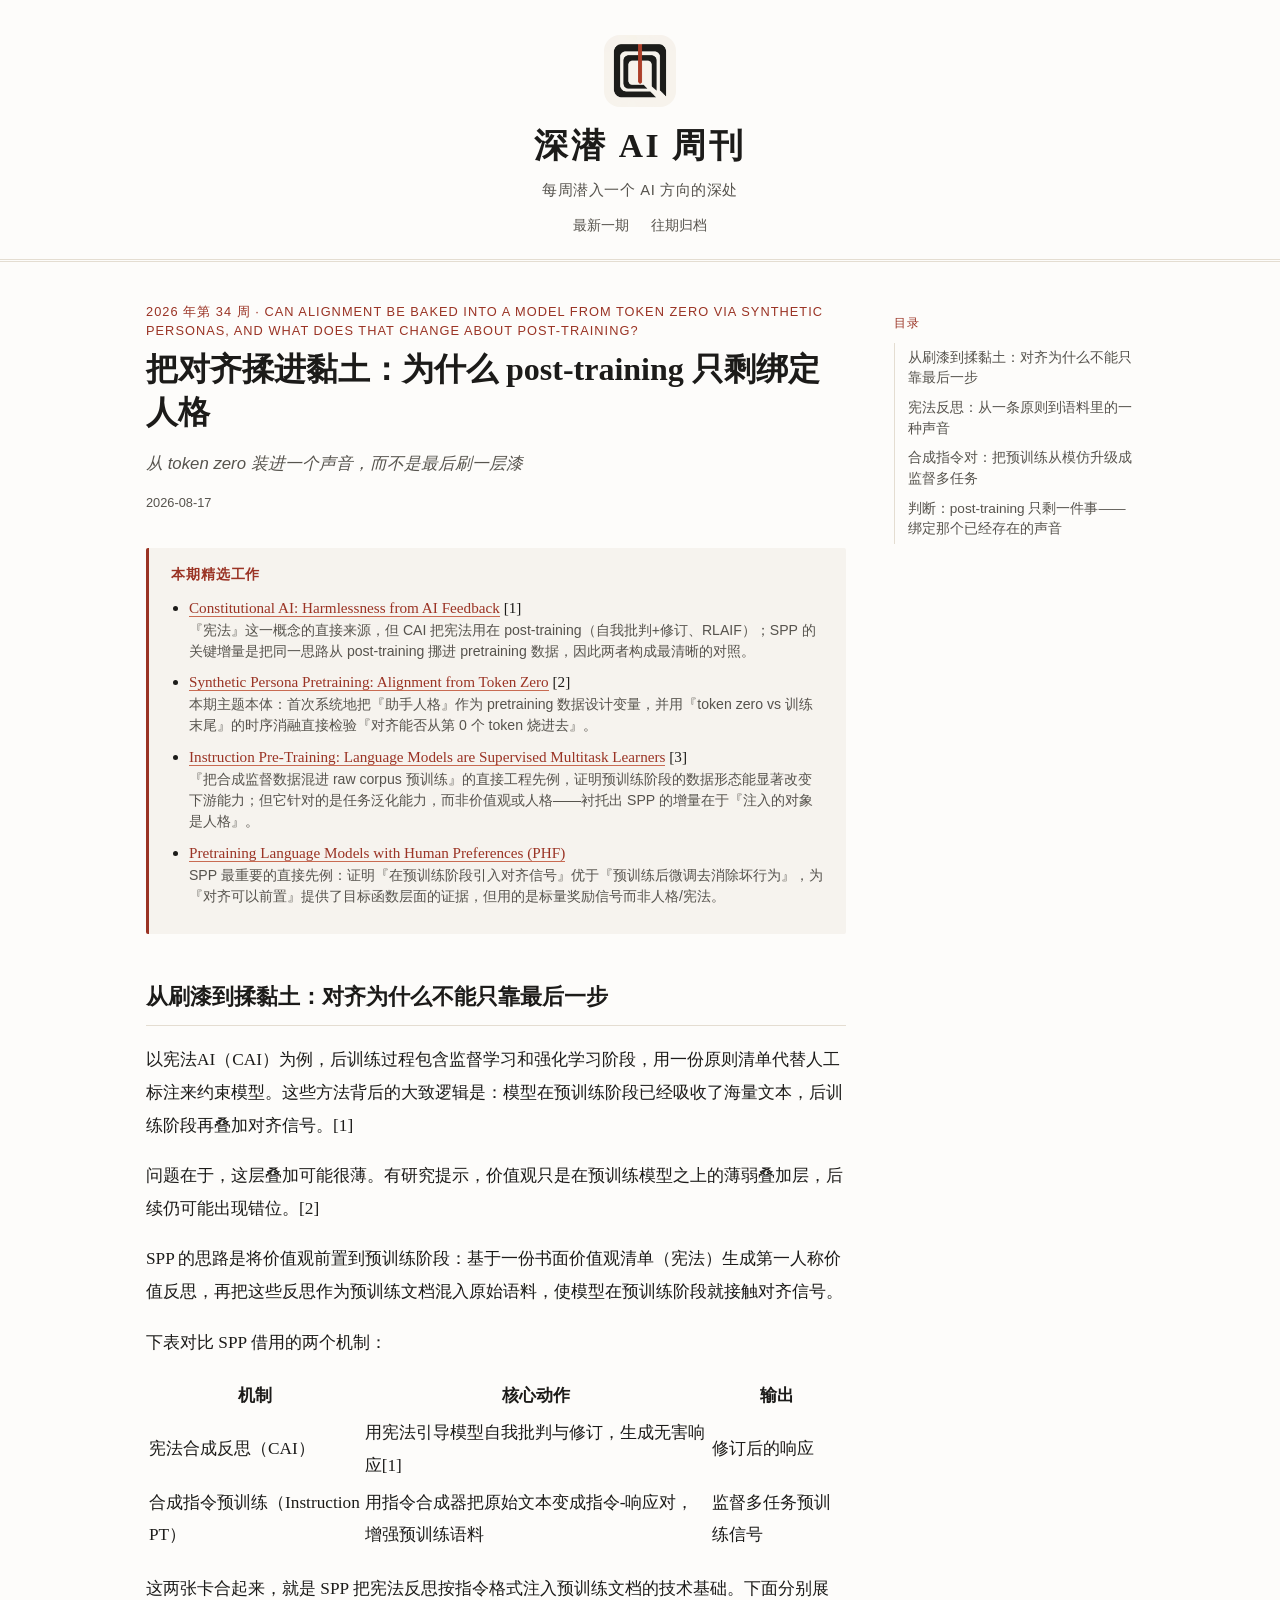
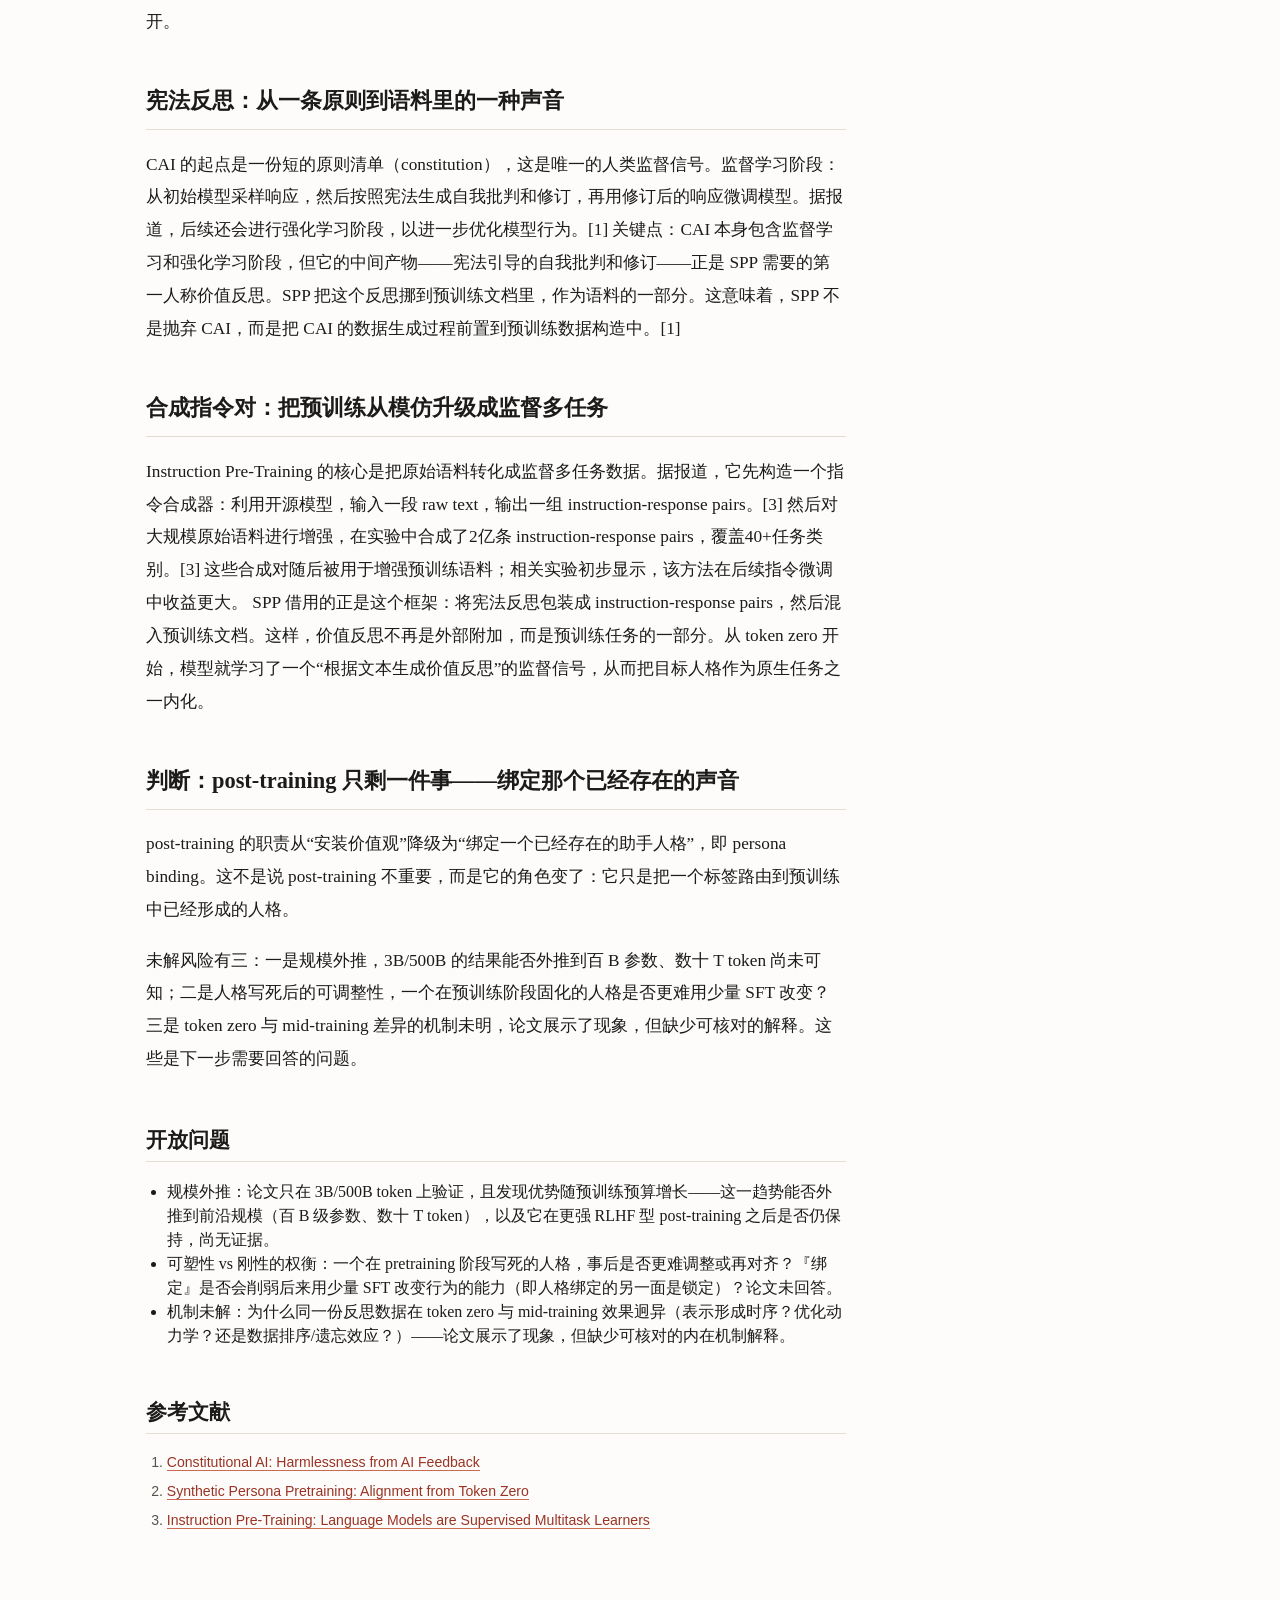
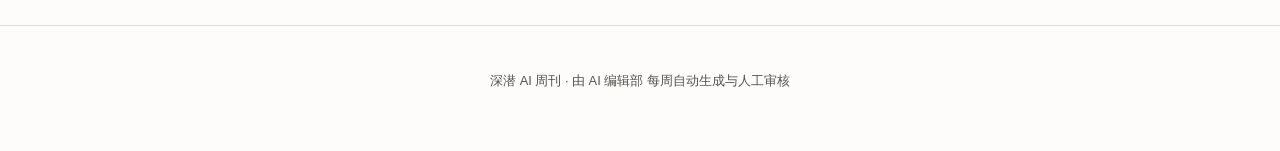
==== docs/articles/2026-W34/index.html @ 6e669a50 "chore: 发布本周深度文章" ====
<!DOCTYPE html>
<html lang="zh-CN">
<head>
  <meta charset="UTF-8" />
  <meta name="viewport" content="width=device-width, initial-scale=1.0" />
  <title>把对齐揉进黏土：为什么 post-training 只剩绑定人格 · 深潜 AI 周刊</title>
  <link rel="icon" type="image/png" href="../../favicon.png" />
  <link rel="apple-touch-icon" href="../../logo.png" />
  <link rel="stylesheet" href="../../style.css" />
</head>
<body>
  <header class="masthead">
    <img class="masthead__mark" src="../../logo.png" width="72" height="72" alt="" />
    <p class="masthead__name">深潜 AI 周刊</p>
    <p class="masthead__slogan">每周潜入一个 AI 方向的深处</p>
    <nav class="masthead__nav">
      <a href="../../index.html">最新一期</a>
      <a href="../../archive.html">往期归档</a>
    </nav>
  </header>

  
<div class="page">
  <div class="layout">
    <article>
      <div class="article-header">
        <div class="article-header__meta">2026 年第 34 周 · Can alignment be baked into a model from token zero via synthetic personas, and what does that change about post-training?</div>
        <h1>把对齐揉进黏土：为什么 post-training 只剩绑定人格</h1>
        <p class="article-header__subtitle">从 token zero 装进一个声音，而不是最后刷一层漆</p>
        <p class="article-header__date">2026-08-17</p>
      </div>

      
      <div class="featured-works">
        <p class="featured-works__title">本期精选工作</p>
        <ul>
          
          <li>
            <a href="https://arxiv.org/abs/2212.08073" target="_blank" rel="noopener">Constitutional AI: Harmlessness from AI Feedback</a> <span>[1]</span>
            <div class="why">『宪法』这一概念的直接来源，但 CAI 把宪法用在 post-training（自我批判+修订、RLAIF）；SPP 的关键增量是把同一思路从 post-training 挪进 pretraining 数据，因此两者构成最清晰的对照。</div>
          </li>
          
          <li>
            <a href="https://arxiv.org/abs/2608.13482" target="_blank" rel="noopener">Synthetic Persona Pretraining: Alignment from Token Zero</a> <span>[2]</span>
            <div class="why">本期主题本体：首次系统地把『助手人格』作为 pretraining 数据设计变量，并用『token zero vs 训练末尾』的时序消融直接检验『对齐能否从第 0 个 token 烧进去』。</div>
          </li>
          
          <li>
            <a href="https://arxiv.org/abs/2406.14491" target="_blank" rel="noopener">Instruction Pre-Training: Language Models are Supervised Multitask Learners</a> <span>[3]</span>
            <div class="why">『把合成监督数据混进 raw corpus 预训练』的直接工程先例，证明预训练阶段的数据形态能显著改变下游能力；但它针对的是任务泛化能力，而非价值观或人格——衬托出 SPP 的增量在于『注入的对象是人格』。</div>
          </li>
          
          <li>
            <a href="https://arxiv.org/abs/2302.08582" target="_blank" rel="noopener">Pretraining Language Models with Human Preferences (PHF)</a>
            <div class="why">SPP 最重要的直接先例：证明『在预训练阶段引入对齐信号』优于『预训练后微调去消除坏行为』，为『对齐可以前置』提供了目标函数层面的证据，但用的是标量奖励信号而非人格/宪法。</div>
          </li>
          
        </ul>
      </div>
      

      <div class="article-body">
        
        <h2 id="section-1">从刷漆到揉黏土：对齐为什么不能只靠最后一步</h2>
        <p>以宪法AI（CAI）为例，后训练过程包含监督学习和强化学习阶段，用一份原则清单代替人工标注来约束模型。这些方法背后的大致逻辑是：模型在预训练阶段已经吸收了海量文本，后训练阶段再叠加对齐信号。[1]</p>
<p>问题在于，这层叠加可能很薄。有研究提示，价值观只是在预训练模型之上的薄弱叠加层，后续仍可能出现错位。[2]</p>
<p>SPP 的思路是将价值观前置到预训练阶段：基于一份书面价值观清单（宪法）生成第一人称价值反思，再把这些反思作为预训练文档混入原始语料，使模型在预训练阶段就接触对齐信号。</p>
<p>下表对比 SPP 借用的两个机制：</p>
<table>
<thead>
<tr>
<th>机制</th>
<th>核心动作</th>
<th>输出</th>
</tr>
</thead>
<tbody>
<tr>
<td>宪法合成反思（CAI）</td>
<td>用宪法引导模型自我批判与修订，生成无害响应[1]</td>
<td>修订后的响应</td>
</tr>
<tr>
<td>合成指令预训练（Instruction PT）</td>
<td>用指令合成器把原始文本变成指令-响应对，增强预训练语料</td>
<td>监督多任务预训练信号</td>
</tr>
</tbody>
</table>
<p>这两张卡合起来，就是 SPP 把宪法反思按指令格式注入预训练文档的技术基础。下面分别展开。</p>
        
        <h2 id="section-2">宪法反思：从一条原则到语料里的一种声音</h2>
        <p>CAI 的起点是一份短的原则清单（constitution），这是唯一的人类监督信号。监督学习阶段：从初始模型采样响应，然后按照宪法生成自我批判和修订，再用修订后的响应微调模型。据报道，后续还会进行强化学习阶段，以进一步优化模型行为。[1] 关键点：CAI 本身包含监督学习和强化学习阶段，但它的中间产物——宪法引导的自我批判和修订——正是 SPP 需要的第一人称价值反思。SPP 把这个反思挪到预训练文档里，作为语料的一部分。这意味着，SPP 不是抛弃 CAI，而是把 CAI 的数据生成过程前置到预训练数据构造中。[1]</p>
        
        <h2 id="section-3">合成指令对：把预训练从模仿升级成监督多任务</h2>
        <p>Instruction Pre-Training 的核心是把原始语料转化成监督多任务数据。据报道，它先构造一个指令合成器：利用开源模型，输入一段 raw text，输出一组 instruction-response pairs。[3] 然后对大规模原始语料进行增强，在实验中合成了2亿条 instruction-response pairs，覆盖40+任务类别。[3] 这些合成对随后被用于增强预训练语料；相关实验初步显示，该方法在后续指令微调中收益更大。 SPP 借用的正是这个框架：将宪法反思包装成 instruction-response pairs，然后混入预训练文档。这样，价值反思不再是外部附加，而是预训练任务的一部分。从 token zero 开始，模型就学习了一个“根据文本生成价值反思”的监督信号，从而把目标人格作为原生任务之一内化。</p>
        
        <h2 id="section-4">判断：post-training 只剩一件事——绑定那个已经存在的声音</h2>
        <p>post-training 的职责从“安装价值观”降级为“绑定一个已经存在的助手人格”，即 persona binding。这不是说 post-training 不重要，而是它的角色变了：它只是把一个标签路由到预训练中已经形成的人格。</p>
<p>未解风险有三：一是规模外推，3B/500B 的结果能否外推到百 B 参数、数十 T token 尚未可知；二是人格写死后的可调整性，一个在预训练阶段固化的人格是否更难用少量 SFT 改变？三是 token zero 与 mid-training 差异的机制未明，论文展示了现象，但缺少可核对的解释。这些是下一步需要回答的问题。</p>
        
      </div>

      
      <div class="section-block open-questions">
        <h2>开放问题</h2>
        <ul>
          
          <li>规模外推：论文只在 3B/500B token 上验证，且发现优势随预训练预算增长——这一趋势能否外推到前沿规模（百 B 级参数、数十 T token），以及它在更强 RLHF 型 post-training 之后是否仍保持，尚无证据。</li>
          
          <li>可塑性 vs 刚性的权衡：一个在 pretraining 阶段写死的人格，事后是否更难调整或再对齐？『绑定』是否会削弱后来用少量 SFT 改变行为的能力（即人格绑定的另一面是锁定）？论文未回答。</li>
          
          <li>机制未解：为什么同一份反思数据在 token zero 与 mid-training 效果迥异（表示形成时序？优化动力学？还是数据排序/遗忘效应？）——论文展示了现象，但缺少可核对的内在机制解释。</li>
          
        </ul>
      </div>
      

      
      <div class="section-block">
        <h2>参考文献</h2>
        <ol class="bibliography">
          
          <li id="ref-1"><a href="https://arxiv.org/abs/2212.08073" target="_blank" rel="noopener">Constitutional AI: Harmlessness from AI Feedback</a></li>
          
          <li id="ref-2"><a href="https://arxiv.org/abs/2608.13482" target="_blank" rel="noopener">Synthetic Persona Pretraining: Alignment from Token Zero</a></li>
          
          <li id="ref-3"><a href="https://arxiv.org/abs/2406.14491" target="_blank" rel="noopener">Instruction Pre-Training: Language Models are Supervised Multitask Learners</a></li>
          
        </ol>
      </div>
      
    </article>

    <nav class="toc">
      <p class="toc__title">目录</p>
      <ol>
        
        <li><a href="#section-1">从刷漆到揉黏土：对齐为什么不能只靠最后一步</a></li>
        
        <li><a href="#section-2">宪法反思：从一条原则到语料里的一种声音</a></li>
        
        <li><a href="#section-3">合成指令对：把预训练从模仿升级成监督多任务</a></li>
        
        <li><a href="#section-4">判断：post-training 只剩一件事——绑定那个已经存在的声音</a></li>
        
      </ol>
    </nav>
  </div>
</div>


  <footer class="site-footer">
    <p>深潜 AI 周刊 · 由 AI 编辑部 每周自动生成与人工审核</p>
  </footer>
</body>
</html>
---- docs/style.css ----
/* 深潜 AI 周刊 —— 清爽、可读性优先的技术博客美学 */

:root {
  --bg: #fdfcfa;
  --bg-elevated: #f6f3ee;
  --ink: #1c1b19;
  --ink-soft: #56534d;
  --accent: #9a3324;
  --accent-soft: #c96b52;
  --border: #e4ddd1;
  --serif: "Noto Serif SC", "Source Han Serif SC", "Songti SC", Georgia, "Times New Roman", serif;
  --sans: "PingFang SC", "Helvetica Neue", Arial, "Hiragino Sans GB", sans-serif;
  --mono: "SF Mono", "Menlo", "Consolas", monospace;
  --content-width: 700px;
}

@media (prefers-color-scheme: dark) {
  :root {
    --bg: #16151a;
    --bg-elevated: #1e1d23;
    --ink: #eae7e1;
    --ink-soft: #a8a39a;
    --accent: #e08a72;
    --accent-soft: #c96b52;
    --border: #33313a;
  }
}

* {
  box-sizing: border-box;
}

body {
  margin: 0;
  background: var(--bg);
  color: var(--ink);
  font-family: var(--serif);
  line-height: 1.5;
  -webkit-font-smoothing: antialiased;
}

a {
  color: var(--accent);
  text-decoration: none;
  border-bottom: 1px solid var(--accent-soft);
}

a:hover {
  color: var(--accent-soft);
}

/* ---------- 报头 masthead ---------- */

.masthead {
  border-bottom: 3px double var(--border);
  padding: 2.2rem 1.5rem 1.4rem;
  text-align: center;
}

.masthead__mark {
  display: block;
  width: 72px;
  height: 72px;
  margin: 0 auto 0.85rem;
  border-radius: 16px;
}

.masthead__name {
  font-size: 2.1rem;
  font-weight: 700;
  letter-spacing: 0.08em;
  margin: 0;
}

.masthead__slogan {
  font-family: var(--sans);
  font-size: 0.92rem;
  color: var(--ink-soft);
  margin-top: 0.5rem;
  letter-spacing: 0.04em;
}

.masthead__nav {
  font-family: var(--sans);
  margin-top: 0.9rem;
  font-size: 0.85rem;
}

.masthead__nav a {
  margin: 0 0.6rem;
  border-bottom: none;
  color: var(--ink-soft);
}

.masthead__nav a:hover {
  color: var(--accent);
}

/* ---------- 版式容器 ---------- */

.page {
  max-width: 1180px;
  margin: 0 auto;
  padding: 0 1rem;
}

.layout {
  display: grid;
  grid-template-columns: minmax(0, var(--content-width)) 240px;
  gap: 3rem;
  padding: 2.5rem 0 5rem;
  justify-content: center;
}

@media (max-width: 980px) {
  .layout {
    grid-template-columns: minmax(0, 1fr);
  }
  .toc {
    display: none;
  }
}

/* ---------- 文章头部 ---------- */

.article-header {
  margin-bottom: 2.2rem;
}

.article-header__meta {
  font-family: var(--sans);
  font-size: 0.8rem;
  color: var(--accent);
  text-transform: uppercase;
  letter-spacing: 0.08em;
}

.article-header h1 {
  font-size: 2rem;
  line-height: 1.35;
  margin: 0.5rem 0 0.6rem;
}

.article-header__subtitle {
  font-family: var(--sans);
  color: var(--ink-soft);
  font-size: 1.05rem;
  font-style: italic;
}

.article-header__date {
  font-family: var(--sans);
  font-size: 0.8rem;
  color: var(--ink-soft);
  margin-top: 0.8rem;
}

/* ---------- 精选工作 callout ---------- */

.featured-works {
  background: var(--bg-elevated);
  border-left: 3px solid var(--accent);
  padding: 1.1rem 1.4rem;
  margin: 2rem 0;
  border-radius: 2px;
}

.featured-works__title {
  font-family: var(--sans);
  font-weight: 600;
  font-size: 0.85rem;
  text-transform: uppercase;
  letter-spacing: 0.06em;
  color: var(--accent);
  margin: 0 0 0.7rem;
}

.featured-works ul {
  margin: 0;
  padding-left: 1.1rem;
}

.featured-works li {
  margin-bottom: 0.6rem;
  font-size: 0.95rem;
}

.featured-works .why {
  color: var(--ink-soft);
  font-family: var(--sans);
  font-size: 0.88rem;
}

/* ---------- 正文 ---------- */

.article-body {
  font-size: 1.08rem;
  line-height: 1.9;
}

.article-body h2 {
  font-size: 1.4rem;
  margin-top: 2.6rem;
  padding-bottom: 0.4rem;
  border-bottom: 1px solid var(--border);
}

.article-body p {
  margin: 1.1rem 0;
}

.article-body code {
  font-family: var(--mono);
  background: var(--bg-elevated);
  padding: 0.1rem 0.35rem;
  border-radius: 3px;
  font-size: 0.9em;
}

.article-body blockquote {
  border-left: 3px solid var(--border);
  margin: 1.4rem 0;
  padding: 0.2rem 1.2rem;
  color: var(--ink-soft);
}

.article-body a {
  font-weight: 600;
}

/* ---------- 目录 TOC ---------- */

.toc {
  font-family: var(--sans);
  font-size: 0.85rem;
  position: sticky;
  top: 2.5rem;
  align-self: start;
  color: var(--ink-soft);
}

.toc__title {
  text-transform: uppercase;
  letter-spacing: 0.06em;
  font-size: 0.75rem;
  color: var(--accent);
  margin-bottom: 0.7rem;
}

.toc ol {
  list-style: none;
  padding: 0;
  margin: 0;
  border-left: 1px solid var(--border);
}

.toc li {
  padding: 0.3rem 0 0.3rem 0.8rem;
}

.toc a {
  color: var(--ink-soft);
  border-bottom: none;
}

.toc a:hover {
  color: var(--accent);
}

/* ---------- 参考文献 / 开放问题 ---------- */

.section-block {
  margin-top: 3rem;
}

.section-block h2 {
  font-size: 1.3rem;
  border-bottom: 1px solid var(--border);
  padding-bottom: 0.4rem;
}

.bibliography {
  font-family: var(--sans);
  font-size: 0.88rem;
  color: var(--ink-soft);
  padding-left: 1.3rem;
}

.bibliography li {
  margin-bottom: 0.5rem;
}

.open-questions ul {
  padding-left: 1.3rem;
}

/* ---------- 归档页 ---------- */

.archive-list {
  list-style: none;
  padding: 0;
  max-width: var(--content-width);
  margin: 2.5rem auto;
}

.archive-list li {
  padding: 1.1rem 0;
  border-bottom: 1px solid var(--border);
}

.archive-list .week {
  font-family: var(--sans);
  font-size: 0.78rem;
  color: var(--accent);
  text-transform: uppercase;
  letter-spacing: 0.06em;
}

.archive-list a {
  font-size: 1.15rem;
  border-bottom: none;
}

.archive-list .subtitle {
  display: block;
  font-family: var(--sans);
  color: var(--ink-soft);
  font-size: 0.92rem;
  margin-top: 0.2rem;
}

/* ---------- 页脚 ---------- */

.site-footer {
  text-align: center;
  font-family: var(--sans);
  font-size: 0.8rem;
  color: var(--ink-soft);
  padding: 2rem 1rem 3rem;
  border-top: 1px solid var(--border);
}
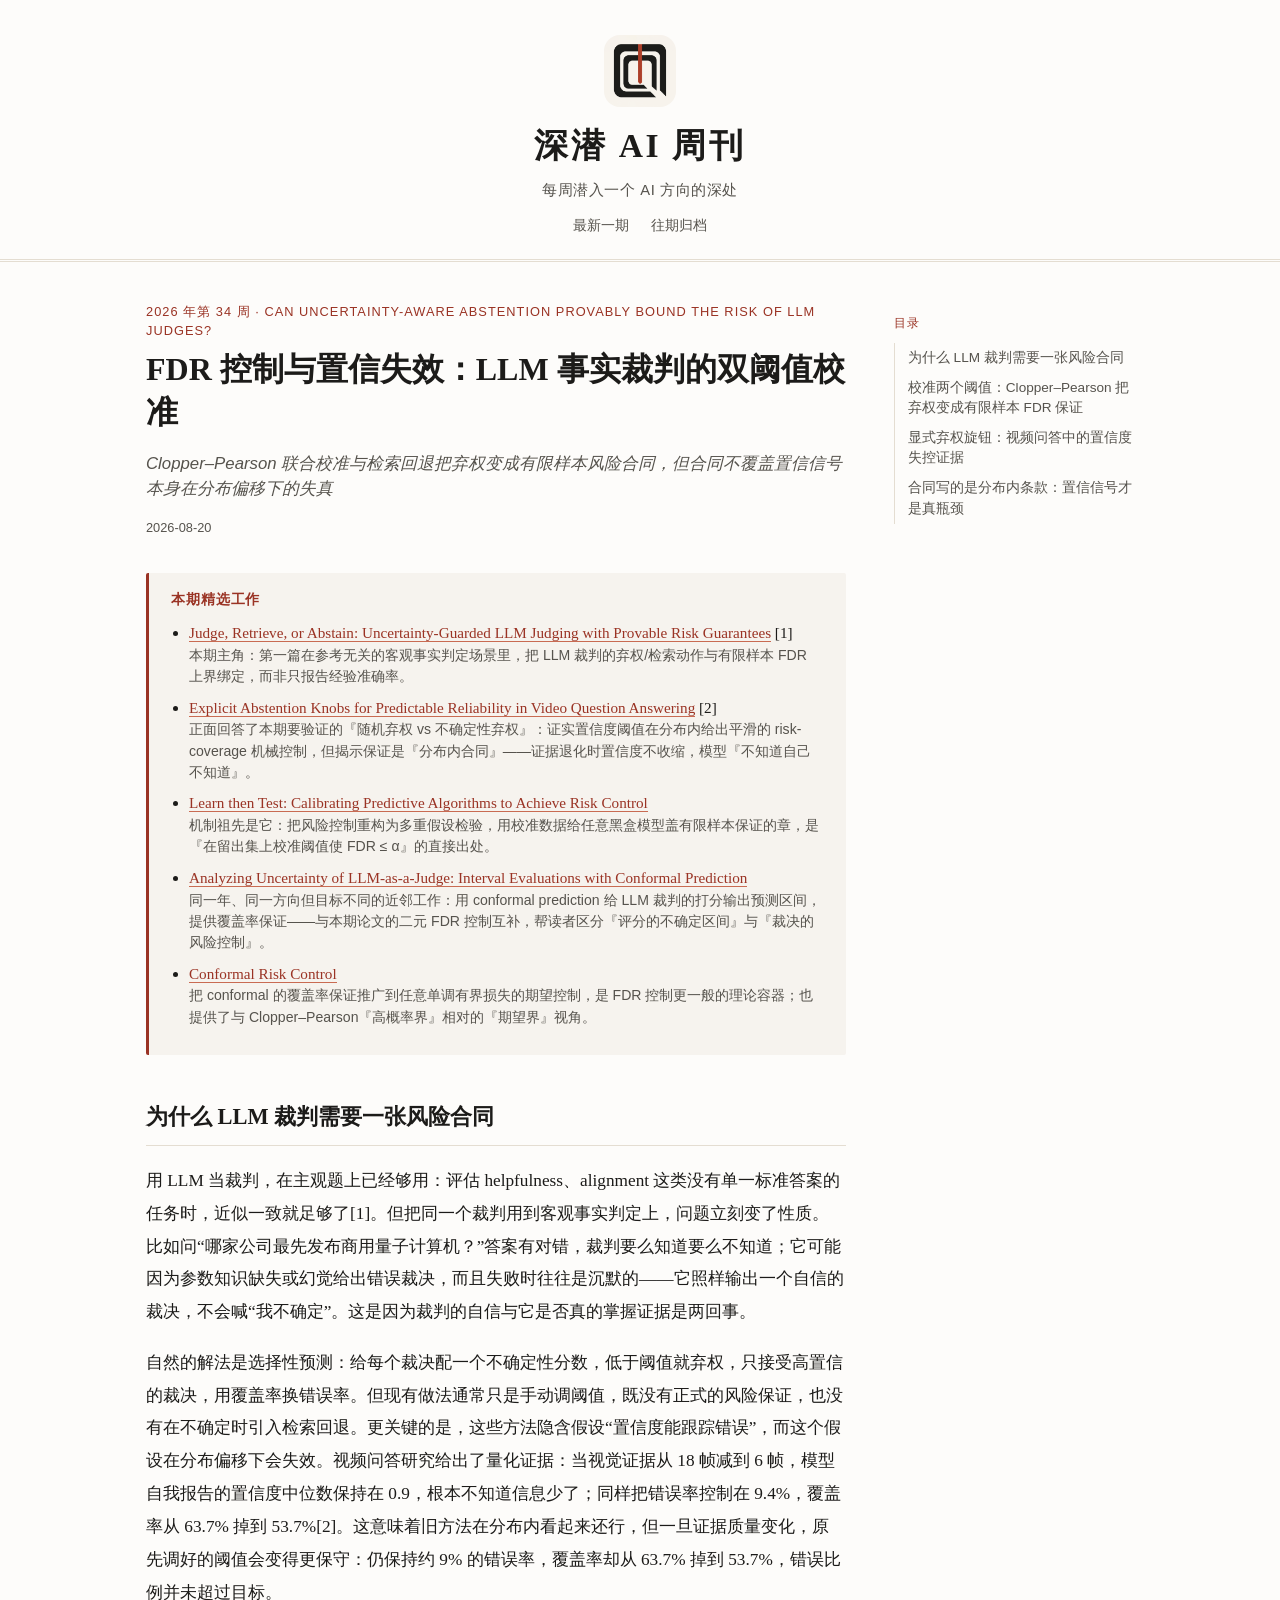
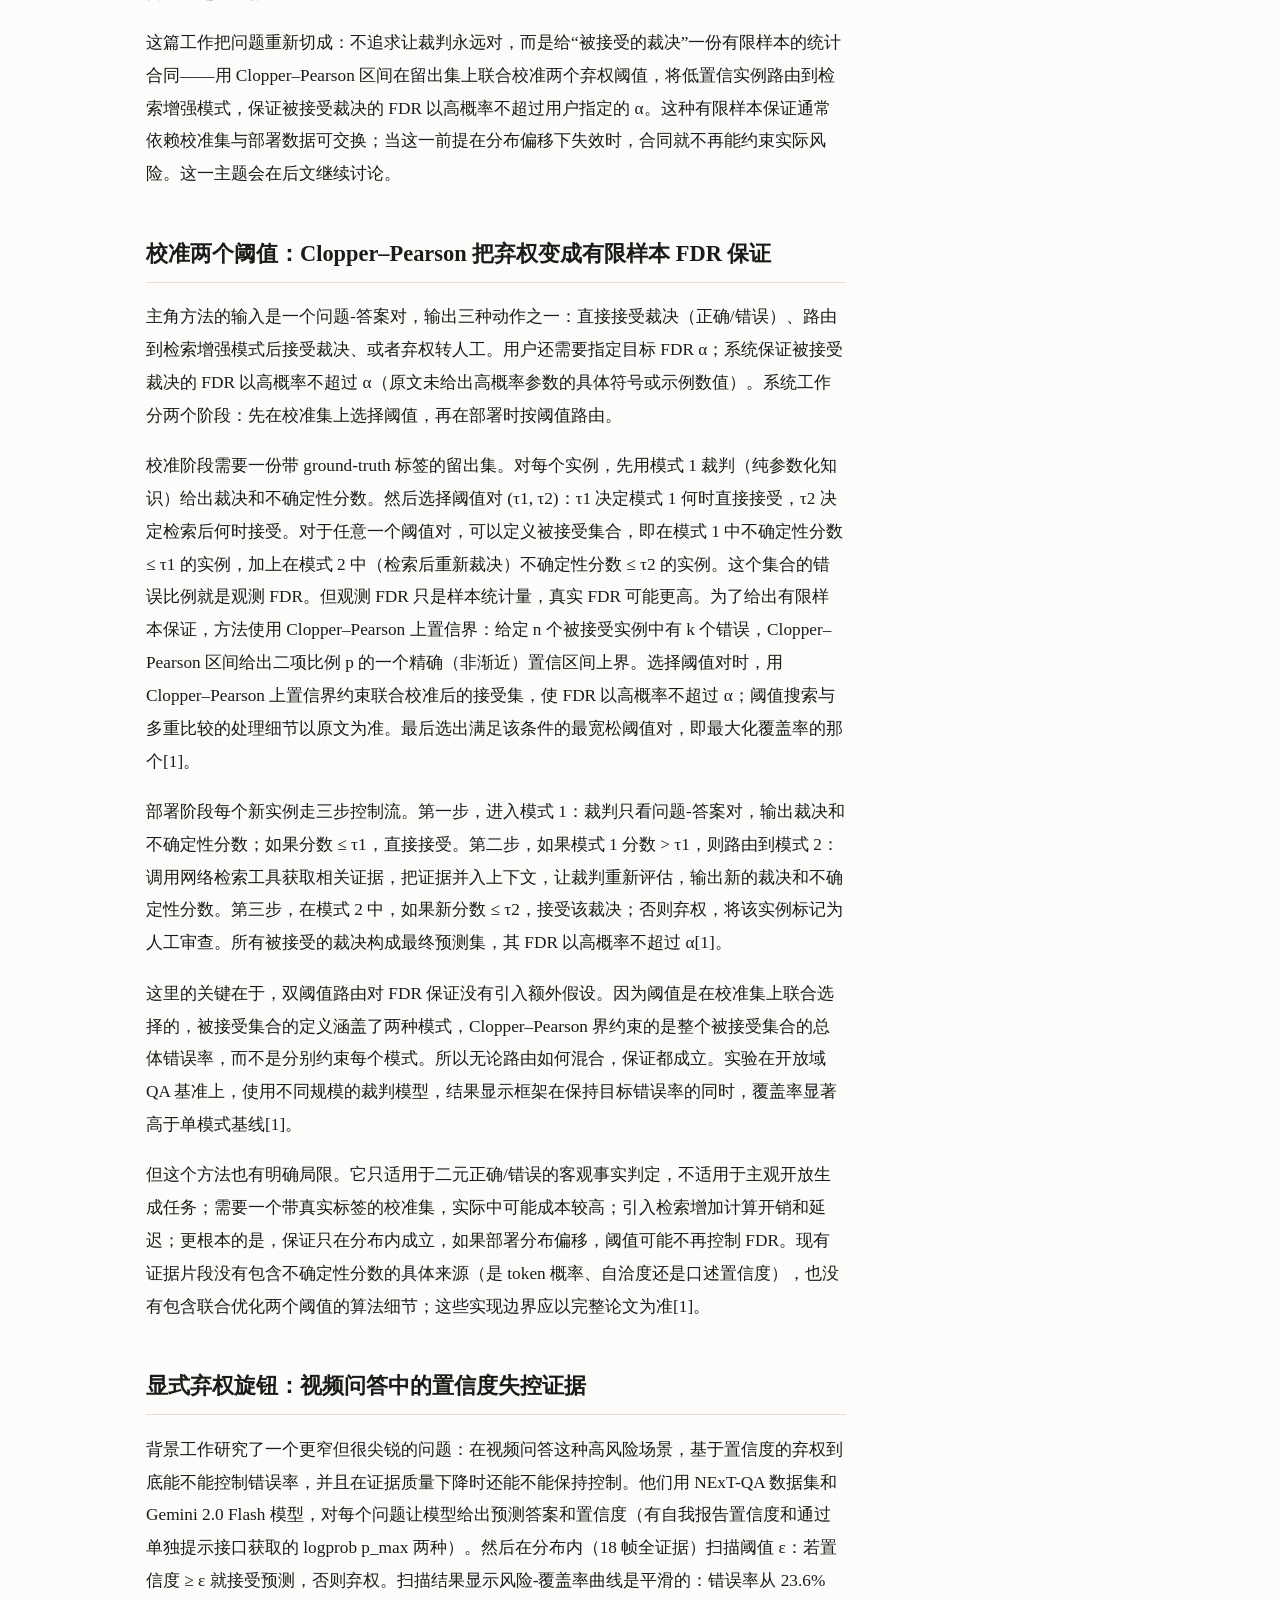
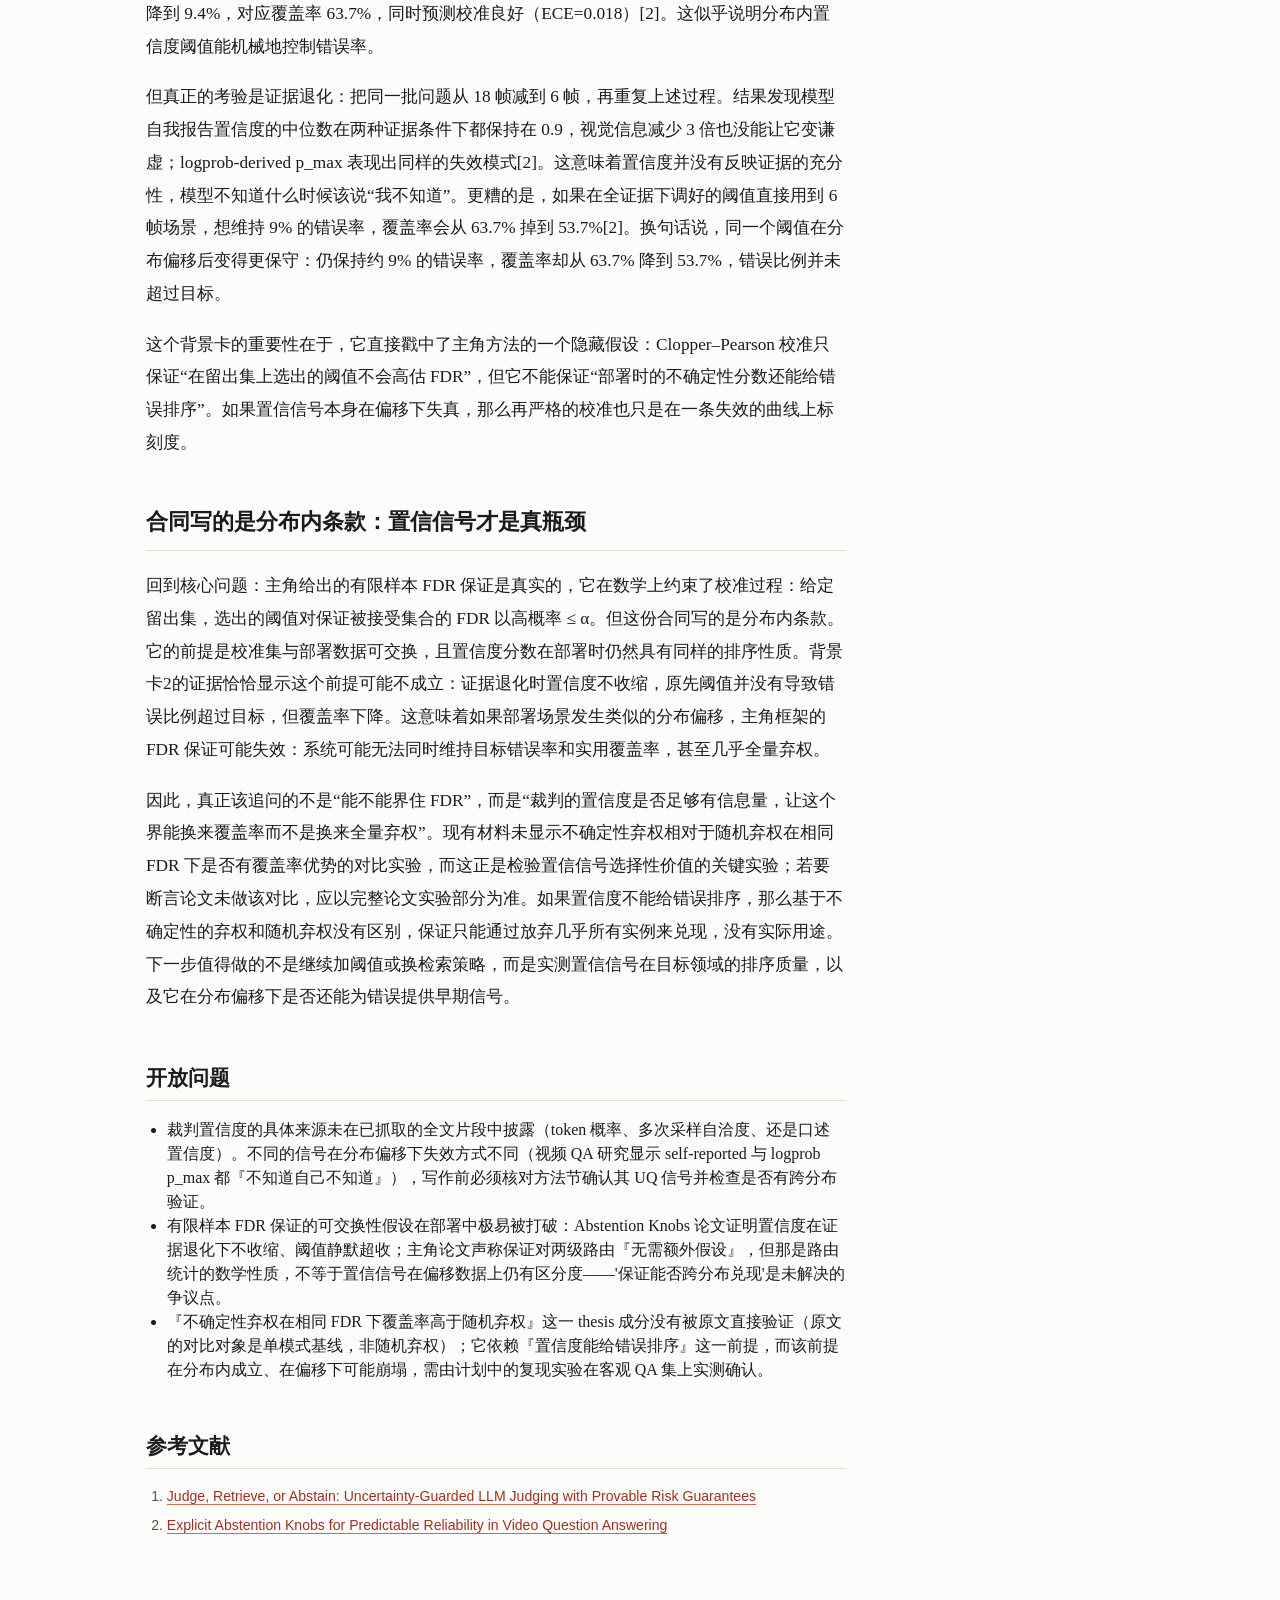
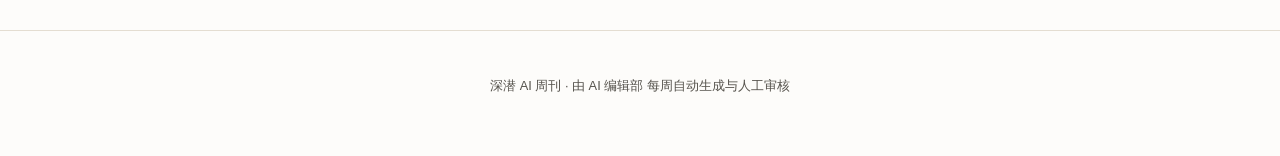
==== commit a352649a: "refactor: simplify editorial workflow and add candidate fallback safeguards" ====
--- a/docs/articles/2026-W34/index.html
+++ b/docs/articles/2026-W34/index.html
@@ -3,7 +3,7 @@
 <head>
   <meta charset="UTF-8" />
   <meta name="viewport" content="width=device-width, initial-scale=1.0" />
-  <title>把对齐揉进黏土：为什么 post-training 只剩绑定人格 · 深潜 AI 周刊</title>
+  <title>FDR 控制与置信失效：LLM 事实裁判的双阈值校准 · 深潜 AI 周刊</title>
   <link rel="icon" type="image/png" href="../../favicon.png" />
   <link rel="apple-touch-icon" href="../../logo.png" />
   <link rel="stylesheet" href="../../style.css" />
@@ -24,10 +24,10 @@
   <div class="layout">
     <article>
       <div class="article-header">
-        <div class="article-header__meta">2026 年第 34 周 · Can alignment be baked into a model from token zero via synthetic personas, and what does that change about post-training?</div>
-        <h1>把对齐揉进黏土：为什么 post-training 只剩绑定人格</h1>
-        <p class="article-header__subtitle">从 token zero 装进一个声音，而不是最后刷一层漆</p>
-        <p class="article-header__date">2026-08-17</p>
+        <div class="article-header__meta">2026 年第 34 周 · Can uncertainty-aware abstention provably bound the risk of LLM judges?</div>
+        <h1>FDR 控制与置信失效：LLM 事实裁判的双阈值校准</h1>
+        <p class="article-header__subtitle">Clopper–Pearson 联合校准与检索回退把弃权变成有限样本风险合同，但合同不覆盖置信信号本身在分布偏移下的失真</p>
+        <p class="article-header__date">2026-08-20</p>
       </div>
 
       
@@ -36,23 +36,28 @@
         <ul>
           
           <li>
-            <a href="https://arxiv.org/abs/2212.08073" target="_blank" rel="noopener">Constitutional AI: Harmlessness from AI Feedback</a> <span>[1]</span>
-            <div class="why">『宪法』这一概念的直接来源，但 CAI 把宪法用在 post-training（自我批判+修订、RLAIF）；SPP 的关键增量是把同一思路从 post-training 挪进 pretraining 数据，因此两者构成最清晰的对照。</div>
+            <a href="https://arxiv.org/abs/2608.17994" target="_blank" rel="noopener">Judge, Retrieve, or Abstain: Uncertainty-Guarded LLM Judging with Provable Risk Guarantees</a> <span>[1]</span>
+            <div class="why">本期主角：第一篇在参考无关的客观事实判定场景里，把 LLM 裁判的弃权/检索动作与有限样本 FDR 上界绑定，而非只报告经验准确率。</div>
           </li>
           
           <li>
-            <a href="https://arxiv.org/abs/2608.13482" target="_blank" rel="noopener">Synthetic Persona Pretraining: Alignment from Token Zero</a> <span>[2]</span>
-            <div class="why">本期主题本体：首次系统地把『助手人格』作为 pretraining 数据设计变量，并用『token zero vs 训练末尾』的时序消融直接检验『对齐能否从第 0 个 token 烧进去』。</div>
+            <a href="https://arxiv.org/abs/2601.00138" target="_blank" rel="noopener">Explicit Abstention Knobs for Predictable Reliability in Video Question Answering</a> <span>[2]</span>
+            <div class="why">正面回答了本期要验证的『随机弃权 vs 不确定性弃权』：证实置信度阈值在分布内给出平滑的 risk-coverage 机械控制，但揭示保证是『分布内合同』——证据退化时置信度不收缩，模型『不知道自己不知道』。</div>
           </li>
           
           <li>
-            <a href="https://arxiv.org/abs/2406.14491" target="_blank" rel="noopener">Instruction Pre-Training: Language Models are Supervised Multitask Learners</a> <span>[3]</span>
-            <div class="why">『把合成监督数据混进 raw corpus 预训练』的直接工程先例，证明预训练阶段的数据形态能显著改变下游能力；但它针对的是任务泛化能力，而非价值观或人格——衬托出 SPP 的增量在于『注入的对象是人格』。</div>
+            <a href="https://arxiv.org/abs/2110.01052" target="_blank" rel="noopener">Learn then Test: Calibrating Predictive Algorithms to Achieve Risk Control</a>
+            <div class="why">机制祖先是它：把风险控制重构为多重假设检验，用校准数据给任意黑盒模型盖有限样本保证的章，是『在留出集上校准阈值使 FDR ≤ α』的直接出处。</div>
           </li>
           
           <li>
-            <a href="https://arxiv.org/abs/2302.08582" target="_blank" rel="noopener">Pretraining Language Models with Human Preferences (PHF)</a>
-            <div class="why">SPP 最重要的直接先例：证明『在预训练阶段引入对齐信号』优于『预训练后微调去消除坏行为』，为『对齐可以前置』提供了目标函数层面的证据，但用的是标量奖励信号而非人格/宪法。</div>
+            <a href="https://arxiv.org/abs/2509.18658" target="_blank" rel="noopener">Analyzing Uncertainty of LLM-as-a-Judge: Interval Evaluations with Conformal Prediction</a>
+            <div class="why">同一年、同一方向但目标不同的近邻工作：用 conformal prediction 给 LLM 裁判的打分输出预测区间，提供覆盖率保证——与本期论文的二元 FDR 控制互补，帮读者区分『评分的不确定区间』与『裁决的风险控制』。</div>
+          </li>
+          
+          <li>
+            <a href="https://arxiv.org/abs/2208.02814" target="_blank" rel="noopener">Conformal Risk Control</a>
+            <div class="why">把 conformal 的覆盖率保证推广到任意单调有界损失的期望控制，是 FDR 控制更一般的理论容器；也提供了与 Clopper–Pearson『高概率界』相对的『期望界』视角。</div>
           </li>
           
         </ul>
@@ -61,43 +66,26 @@
 
       <div class="article-body">
         
-        <h2 id="section-1">从刷漆到揉黏土：对齐为什么不能只靠最后一步</h2>
-        <p>以宪法AI（CAI）为例，后训练过程包含监督学习和强化学习阶段，用一份原则清单代替人工标注来约束模型。这些方法背后的大致逻辑是：模型在预训练阶段已经吸收了海量文本，后训练阶段再叠加对齐信号。[1]</p>
-<p>问题在于，这层叠加可能很薄。有研究提示，价值观只是在预训练模型之上的薄弱叠加层，后续仍可能出现错位。[2]</p>
-<p>SPP 的思路是将价值观前置到预训练阶段：基于一份书面价值观清单（宪法）生成第一人称价值反思，再把这些反思作为预训练文档混入原始语料，使模型在预训练阶段就接触对齐信号。</p>
-<p>下表对比 SPP 借用的两个机制：</p>
-<table>
-<thead>
-<tr>
-<th>机制</th>
-<th>核心动作</th>
-<th>输出</th>
-</tr>
-</thead>
-<tbody>
-<tr>
-<td>宪法合成反思（CAI）</td>
-<td>用宪法引导模型自我批判与修订，生成无害响应[1]</td>
-<td>修订后的响应</td>
-</tr>
-<tr>
-<td>合成指令预训练（Instruction PT）</td>
-<td>用指令合成器把原始文本变成指令-响应对，增强预训练语料</td>
-<td>监督多任务预训练信号</td>
-</tr>
-</tbody>
-</table>
-<p>这两张卡合起来，就是 SPP 把宪法反思按指令格式注入预训练文档的技术基础。下面分别展开。</p>
+        <h2 id="section-1">为什么 LLM 裁判需要一张风险合同</h2>
+        <p>用 LLM 当裁判，在主观题上已经够用：评估 helpfulness、alignment 这类没有单一标准答案的任务时，近似一致就足够了[1]。但把同一个裁判用到客观事实判定上，问题立刻变了性质。比如问“哪家公司最先发布商用量子计算机？”答案有对错，裁判要么知道要么不知道；它可能因为参数知识缺失或幻觉给出错误裁决，而且失败时往往是沉默的——它照样输出一个自信的裁决，不会喊“我不确定”。这是因为裁判的自信与它是否真的掌握证据是两回事。</p>
+<p>自然的解法是选择性预测：给每个裁决配一个不确定性分数，低于阈值就弃权，只接受高置信的裁决，用覆盖率换错误率。但现有做法通常只是手动调阈值，既没有正式的风险保证，也没有在不确定时引入检索回退。更关键的是，这些方法隐含假设“置信度能跟踪错误”，而这个假设在分布偏移下会失效。视频问答研究给出了量化证据：当视觉证据从 18 帧减到 6 帧，模型自我报告的置信度中位数保持在 0.9，根本不知道信息少了；同样把错误率控制在 9.4%，覆盖率从 63.7% 掉到 53.7%[2]。这意味着旧方法在分布内看起来还行，但一旦证据质量变化，原先调好的阈值会变得更保守：仍保持约 9% 的错误率，覆盖率却从 63.7% 掉到 53.7%，错误比例并未超过目标。</p>
+<p>这篇工作把问题重新切成：不追求让裁判永远对，而是给“被接受的裁决”一份有限样本的统计合同——用 Clopper–Pearson 区间在留出集上联合校准两个弃权阈值，将低置信实例路由到检索增强模式，保证被接受裁决的 FDR 以高概率不超过用户指定的 α。这种有限样本保证通常依赖校准集与部署数据可交换；当这一前提在分布偏移下失效时，合同就不再能约束实际风险。这一主题会在后文继续讨论。</p>
         
-        <h2 id="section-2">宪法反思：从一条原则到语料里的一种声音</h2>
-        <p>CAI 的起点是一份短的原则清单（constitution），这是唯一的人类监督信号。监督学习阶段：从初始模型采样响应，然后按照宪法生成自我批判和修订，再用修订后的响应微调模型。据报道，后续还会进行强化学习阶段，以进一步优化模型行为。[1] 关键点：CAI 本身包含监督学习和强化学习阶段，但它的中间产物——宪法引导的自我批判和修订——正是 SPP 需要的第一人称价值反思。SPP 把这个反思挪到预训练文档里，作为语料的一部分。这意味着，SPP 不是抛弃 CAI，而是把 CAI 的数据生成过程前置到预训练数据构造中。[1]</p>
+        <h2 id="section-2">校准两个阈值：Clopper–Pearson 把弃权变成有限样本 FDR 保证</h2>
+        <p>主角方法的输入是一个问题-答案对，输出三种动作之一：直接接受裁决（正确/错误）、路由到检索增强模式后接受裁决、或者弃权转人工。用户还需要指定目标 FDR α；系统保证被接受裁决的 FDR 以高概率不超过 α（原文未给出高概率参数的具体符号或示例数值）。系统工作分两个阶段：先在校准集上选择阈值，再在部署时按阈值路由。</p>
+<p>校准阶段需要一份带 ground-truth 标签的留出集。对每个实例，先用模式 1 裁判（纯参数化知识）给出裁决和不确定性分数。然后选择阈值对 (τ1, τ2)：τ1 决定模式 1 何时直接接受，τ2 决定检索后何时接受。对于任意一个阈值对，可以定义被接受集合，即在模式 1 中不确定性分数 ≤ τ1 的实例，加上在模式 2 中（检索后重新裁决）不确定性分数 ≤ τ2 的实例。这个集合的错误比例就是观测 FDR。但观测 FDR 只是样本统计量，真实 FDR 可能更高。为了给出有限样本保证，方法使用 Clopper–Pearson 上置信界：给定 n 个被接受实例中有 k 个错误，Clopper–Pearson 区间给出二项比例 p 的一个精确（非渐近）置信区间上界。选择阈值对时，用 Clopper–Pearson 上置信界约束联合校准后的接受集，使 FDR 以高概率不超过 α；阈值搜索与多重比较的处理细节以原文为准。最后选出满足该条件的最宽松阈值对，即最大化覆盖率的那个[1]。</p>
+<p>部署阶段每个新实例走三步控制流。第一步，进入模式 1：裁判只看问题-答案对，输出裁决和不确定性分数；如果分数 ≤ τ1，直接接受。第二步，如果模式 1 分数 &gt; τ1，则路由到模式 2：调用网络检索工具获取相关证据，把证据并入上下文，让裁判重新评估，输出新的裁决和不确定性分数。第三步，在模式 2 中，如果新分数 ≤ τ2，接受该裁决；否则弃权，将该实例标记为人工审查。所有被接受的裁决构成最终预测集，其 FDR 以高概率不超过 α[1]。</p>
+<p>这里的关键在于，双阈值路由对 FDR 保证没有引入额外假设。因为阈值是在校准集上联合选择的，被接受集合的定义涵盖了两种模式，Clopper–Pearson 界约束的是整个被接受集合的总体错误率，而不是分别约束每个模式。所以无论路由如何混合，保证都成立。实验在开放域 QA 基准上，使用不同规模的裁判模型，结果显示框架在保持目标错误率的同时，覆盖率显著高于单模式基线[1]。</p>
+<p>但这个方法也有明确局限。它只适用于二元正确/错误的客观事实判定，不适用于主观开放生成任务；需要一个带真实标签的校准集，实际中可能成本较高；引入检索增加计算开销和延迟；更根本的是，保证只在分布内成立，如果部署分布偏移，阈值可能不再控制 FDR。现有证据片段没有包含不确定性分数的具体来源（是 token 概率、自洽度还是口述置信度），也没有包含联合优化两个阈值的算法细节；这些实现边界应以完整论文为准[1]。</p>
         
-        <h2 id="section-3">合成指令对：把预训练从模仿升级成监督多任务</h2>
-        <p>Instruction Pre-Training 的核心是把原始语料转化成监督多任务数据。据报道，它先构造一个指令合成器：利用开源模型，输入一段 raw text，输出一组 instruction-response pairs。[3] 然后对大规模原始语料进行增强，在实验中合成了2亿条 instruction-response pairs，覆盖40+任务类别。[3] 这些合成对随后被用于增强预训练语料；相关实验初步显示，该方法在后续指令微调中收益更大。 SPP 借用的正是这个框架：将宪法反思包装成 instruction-response pairs，然后混入预训练文档。这样，价值反思不再是外部附加，而是预训练任务的一部分。从 token zero 开始，模型就学习了一个“根据文本生成价值反思”的监督信号，从而把目标人格作为原生任务之一内化。</p>
+        <h2 id="section-3">显式弃权旋钮：视频问答中的置信度失控证据</h2>
+        <p>背景工作研究了一个更窄但很尖锐的问题：在视频问答这种高风险场景，基于置信度的弃权到底能不能控制错误率，并且在证据质量下降时还能不能保持控制。他们用 NExT-QA 数据集和 Gemini 2.0 Flash 模型，对每个问题让模型给出预测答案和置信度（有自我报告置信度和通过单独提示接口获取的 logprob p_max 两种）。然后在分布内（18 帧全证据）扫描阈值 ε：若置信度 ≥ ε 就接受预测，否则弃权。扫描结果显示风险-覆盖率曲线是平滑的：错误率从 23.6% 降到 9.4%，对应覆盖率 63.7%，同时预测校准良好（ECE=0.018）[2]。这似乎说明分布内置信度阈值能机械地控制错误率。</p>
+<p>但真正的考验是证据退化：把同一批问题从 18 帧减到 6 帧，再重复上述过程。结果发现模型自我报告置信度的中位数在两种证据条件下都保持在 0.9，视觉信息减少 3 倍也没能让它变谦虚；logprob-derived p_max 表现出同样的失效模式[2]。这意味着置信度并没有反映证据的充分性，模型不知道什么时候该说“我不知道”。更糟的是，如果在全证据下调好的阈值直接用到 6 帧场景，想维持 9% 的错误率，覆盖率会从 63.7% 掉到 53.7%[2]。换句话说，同一个阈值在分布偏移后变得更保守：仍保持约 9% 的错误率，覆盖率却从 63.7% 降到 53.7%，错误比例并未超过目标。</p>
+<p>这个背景卡的重要性在于，它直接戳中了主角方法的一个隐藏假设：Clopper–Pearson 校准只保证“在留出集上选出的阈值不会高估 FDR”，但它不能保证“部署时的不确定性分数还能给错误排序”。如果置信信号本身在偏移下失真，那么再严格的校准也只是在一条失效的曲线上标刻度。</p>
         
-        <h2 id="section-4">判断：post-training 只剩一件事——绑定那个已经存在的声音</h2>
-        <p>post-training 的职责从“安装价值观”降级为“绑定一个已经存在的助手人格”，即 persona binding。这不是说 post-training 不重要，而是它的角色变了：它只是把一个标签路由到预训练中已经形成的人格。</p>
-<p>未解风险有三：一是规模外推，3B/500B 的结果能否外推到百 B 参数、数十 T token 尚未可知；二是人格写死后的可调整性，一个在预训练阶段固化的人格是否更难用少量 SFT 改变？三是 token zero 与 mid-training 差异的机制未明，论文展示了现象，但缺少可核对的解释。这些是下一步需要回答的问题。</p>
+        <h2 id="section-4">合同写的是分布内条款：置信信号才是真瓶颈</h2>
+        <p>回到核心问题：主角给出的有限样本 FDR 保证是真实的，它在数学上约束了校准过程：给定留出集，选出的阈值对保证被接受集合的 FDR 以高概率 ≤ α。但这份合同写的是分布内条款。它的前提是校准集与部署数据可交换，且置信度分数在部署时仍然具有同样的排序性质。背景卡2的证据恰恰显示这个前提可能不成立：证据退化时置信度不收缩，原先阈值并没有导致错误比例超过目标，但覆盖率下降。这意味着如果部署场景发生类似的分布偏移，主角框架的 FDR 保证可能失效：系统可能无法同时维持目标错误率和实用覆盖率，甚至几乎全量弃权。</p>
+<p>因此，真正该追问的不是“能不能界住 FDR”，而是“裁判的置信度是否足够有信息量，让这个界能换来覆盖率而不是换来全量弃权”。现有材料未显示不确定性弃权相对于随机弃权在相同 FDR 下是否有覆盖率优势的对比实验，而这正是检验置信信号选择性价值的关键实验；若要断言论文未做该对比，应以完整论文实验部分为准。如果置信度不能给错误排序，那么基于不确定性的弃权和随机弃权没有区别，保证只能通过放弃几乎所有实例来兑现，没有实际用途。下一步值得做的不是继续加阈值或换检索策略，而是实测置信信号在目标领域的排序质量，以及它在分布偏移下是否还能为错误提供早期信号。</p>
         
       </div>
 
@@ -106,11 +94,11 @@
         <h2>开放问题</h2>
         <ul>
           
-          <li>规模外推：论文只在 3B/500B token 上验证，且发现优势随预训练预算增长——这一趋势能否外推到前沿规模（百 B 级参数、数十 T token），以及它在更强 RLHF 型 post-training 之后是否仍保持，尚无证据。</li>
+          <li>裁判置信度的具体来源未在已抓取的全文片段中披露（token 概率、多次采样自洽度、还是口述置信度）。不同的信号在分布偏移下失效方式不同（视频 QA 研究显示 self-reported 与 logprob p_max 都『不知道自己不知道』），写作前必须核对方法节确认其 UQ 信号并检查是否有跨分布验证。</li>
           
-          <li>可塑性 vs 刚性的权衡：一个在 pretraining 阶段写死的人格，事后是否更难调整或再对齐？『绑定』是否会削弱后来用少量 SFT 改变行为的能力（即人格绑定的另一面是锁定）？论文未回答。</li>
+          <li>有限样本 FDR 保证的可交换性假设在部署中极易被打破：Abstention Knobs 论文证明置信度在证据退化下不收缩、阈值静默超收；主角论文声称保证对两级路由『无需额外假设』，但那是路由统计的数学性质，不等于置信信号在偏移数据上仍有区分度——&#39;保证能否跨分布兑现&#39;是未解决的争议点。</li>
           
-          <li>机制未解：为什么同一份反思数据在 token zero 与 mid-training 效果迥异（表示形成时序？优化动力学？还是数据排序/遗忘效应？）——论文展示了现象，但缺少可核对的内在机制解释。</li>
+          <li>『不确定性弃权在相同 FDR 下覆盖率高于随机弃权』这一 thesis 成分没有被原文直接验证（原文的对比对象是单模式基线，非随机弃权）；它依赖『置信度能给错误排序』这一前提，而该前提在分布内成立、在偏移下可能崩塌，需由计划中的复现实验在客观 QA 集上实测确认。</li>
           
         </ul>
       </div>
@@ -121,11 +109,9 @@
         <h2>参考文献</h2>
         <ol class="bibliography">
           
-          <li id="ref-1"><a href="https://arxiv.org/abs/2212.08073" target="_blank" rel="noopener">Constitutional AI: Harmlessness from AI Feedback</a></li>
+          <li id="ref-1"><a href="https://arxiv.org/abs/2608.17994" target="_blank" rel="noopener">Judge, Retrieve, or Abstain: Uncertainty-Guarded LLM Judging with Provable Risk Guarantees</a></li>
           
-          <li id="ref-2"><a href="https://arxiv.org/abs/2608.13482" target="_blank" rel="noopener">Synthetic Persona Pretraining: Alignment from Token Zero</a></li>
-          
-          <li id="ref-3"><a href="https://arxiv.org/abs/2406.14491" target="_blank" rel="noopener">Instruction Pre-Training: Language Models are Supervised Multitask Learners</a></li>
+          <li id="ref-2"><a href="https://arxiv.org/abs/2601.00138" target="_blank" rel="noopener">Explicit Abstention Knobs for Predictable Reliability in Video Question Answering</a></li>
           
         </ol>
       </div>
@@ -136,13 +122,13 @@
       <p class="toc__title">目录</p>
       <ol>
         
-        <li><a href="#section-1">从刷漆到揉黏土：对齐为什么不能只靠最后一步</a></li>
+        <li><a href="#section-1">为什么 LLM 裁判需要一张风险合同</a></li>
         
-        <li><a href="#section-2">宪法反思：从一条原则到语料里的一种声音</a></li>
+        <li><a href="#section-2">校准两个阈值：Clopper–Pearson 把弃权变成有限样本 FDR 保证</a></li>
         
-        <li><a href="#section-3">合成指令对：把预训练从模仿升级成监督多任务</a></li>
+        <li><a href="#section-3">显式弃权旋钮：视频问答中的置信度失控证据</a></li>
         
-        <li><a href="#section-4">判断：post-training 只剩一件事——绑定那个已经存在的声音</a></li>
+        <li><a href="#section-4">合同写的是分布内条款：置信信号才是真瓶颈</a></li>
         
       </ol>
     </nav>
